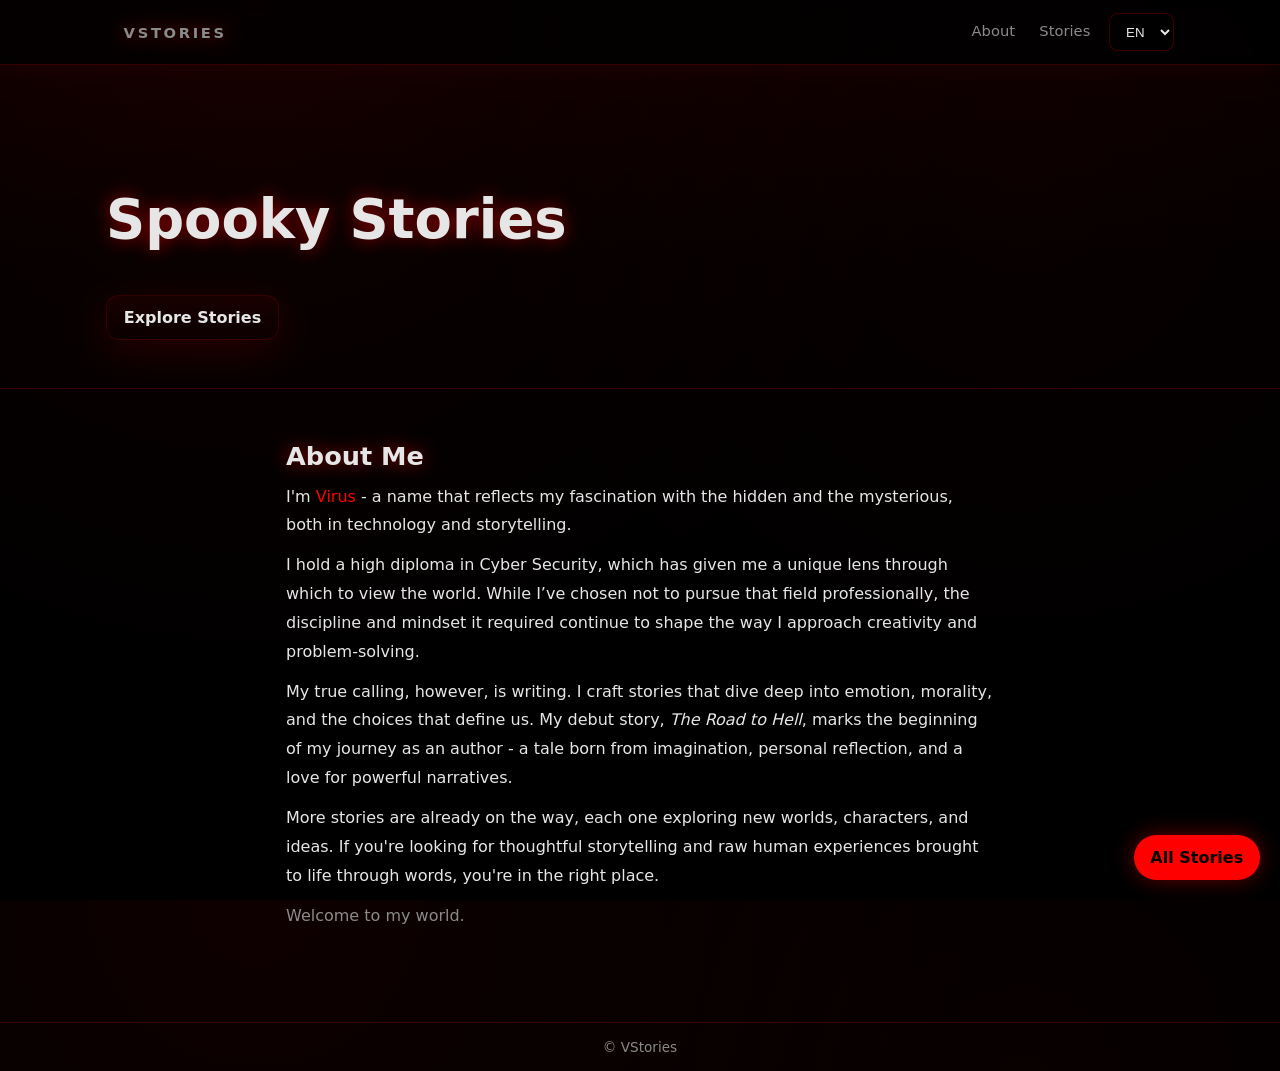
==== index.html @ 5b90e23b "Add_Arabic_lang_toggle_and_RTL_support" ====
<!doctype html>
<html lang="en">
<head>
<meta charset="utf-8">
<meta name="viewport" content="width=device-width, initial-scale=1">
<meta http-equiv="Content-Security-Policy" content="default-src 'self'; script-src 'self'; style-src 'self' 'unsafe-inline'; img-src 'self' data:; font-src 'self' data:; connect-src 'self'; base-uri 'self'; form-action 'self'">
<title>VStories - Spooky Tales</title>
<link rel="icon" href="data:,">
<link rel="stylesheet" href="assets/css/styles.css">
</head>
<body>
<header class="header">
  <div class="container nav">
    <a class="brand" href="index.html">VSTORIES</a>
    <nav>
      <a href="about.html">About</a>
      <a href="stories.html">Stories</a>
    </nav>
  </div>
 </header>
<main>
  <section class="hero">
    <div class="container">
      <h1 class="title" id="t-hero-title">Spooky Stories</h1>
      
      <div class="actions">
        <a class="btn glass" id="t-explore" href="stories.html">Explore Stories</a>
      </div>
    </div>
  </section>
  <section class="section">
    <div class="container" style="max-width:740px">
      <h2 class="title" id="t-about-title" style="font-size:1.6rem;margin-bottom:.75rem">About Me</h2>
      <div class="prose">
        <p id="t-about-p1">I&apos;m <span style="color:var(--primary)">Virus</span> - a name that reflects my fascination with the hidden and the mysterious, both in technology and storytelling.</p>
        <p id="t-about-p2">I hold a high diploma in Cyber Security, which has given me a unique lens through which to view the world. While I’ve chosen not to pursue that field professionally, the discipline and mindset it required continue to shape the way I approach creativity and problem-solving.</p>
        <p id="t-about-p3">My true calling, however, is writing. I craft stories that dive deep into emotion, morality, and the choices that define us. My debut story, <em>The Road to Hell</em>, marks the beginning of my journey as an author - a tale born from imagination, personal reflection, and a love for powerful narratives.</p>
        <p id="t-about-p4">More stories are already on the way, each one exploring new worlds, characters, and ideas. If you&apos;re looking for thoughtful storytelling and raw human experiences brought to life through words, you&apos;re in the right place.</p>
        <p class="muted" id="t-about-p5">Welcome to my world.</p>
      </div>
    </div>
  </section>
 
</main>
<footer class="footer">
  <div class="container">© <span id="year"></span> VStories</div>
</footer>
<script>document.getElementById('year').textContent=new Date().getFullYear()</script>
<script src="assets/js/data.js"></script>
<script src="assets/js/main.js"></script>
</body>
</html>
---- assets/css/styles.css ----
:root{--bg:#000;--primary:#FF0000;--text:#E6E6E6;--muted:#8A8A8A;--glass:rgba(255,0,0,.08)}
*{box-sizing:border-box}
html,body{height:100%}
body{margin:0;background:radial-gradient(1200px circle at 20% 0%,rgba(255,0,0,.06),transparent 60%),radial-gradient(900px circle at 80% 20%,rgba(255,0,0,.035),transparent 60%),var(--bg);color:var(--text);font-family:ui-sans-serif,system-ui,Segoe UI,Roboto,Helvetica,Arial,Apple Color Emoji,Segoe UI Emoji;animation:fadeIn .4s ease-out}
a{color:inherit;text-decoration:none}
.container{max-width:1100px;margin:0 auto;padding:0 1rem}
.header{position:sticky;top:0;z-index:10;border-bottom:1px solid rgba(127,0,0,.4);background:rgba(0,0,0,.6);backdrop-filter:blur(6px);box-shadow:0 6px 24px rgba(255,0,0,.05)}
.nav{display:flex;align-items:center;justify-content:space-between;height:64px}
.brand{font-weight:800;letter-spacing:.18em;color:var(--primary);text-shadow:0 0 18px rgba(255,0,0,.55)}
.nav a{position:relative;font-size:.92rem;color:var(--muted);margin-left:1rem;padding:.2rem .1rem}
.nav a::after{content:"";position:absolute;left:0;bottom:-6px;width:100%;height:2px;background:var(--primary);transform:scaleX(0);transform-origin:left;transition:transform .2s}
.nav a:hover{color:var(--text)}
.nav a:hover::after{transform:scaleX(1)}
.footer{border-top:1px solid rgba(127,0,0,.4);text-align:center;color:var(--muted);font-size:.85rem;padding:1rem 0;margin-top:3rem}
.hero{padding:5rem 0 3rem;border-bottom:1px solid rgba(127,0,0,.4);background:linear-gradient(180deg,rgba(255,0,0,.03),transparent 60%)}
.title{font-weight:800;font-size:3rem;line-height:1.1;text-shadow:0 0 18px rgba(255,0,0,.55)}
.subtitle{max-width:650px;color:var(--muted);margin-top:.8rem}
.actions{display:flex;gap:.75rem;margin-top:1.2rem}
.btn{display:inline-block;padding:.75rem 1.05rem;border-radius:.6rem;font-weight:700;border:1px solid rgba(255,0,0,.5);transition:box-shadow .2s,transform .12s}
.btn:hover{box-shadow:0 0 22px rgba(255,0,0,.38)}
.btn:active{transform:translateY(1px)}
.btn.primary{background:var(--primary);color:#000;border-color:transparent}
.glass{background:linear-gradient(180deg,rgba(255,0,0,.07),rgba(255,0,0,.02));border:1px solid rgba(255,0,0,.16);box-shadow:0 10px 44px rgba(255,0,0,.14);backdrop-filter:blur(8px);border-radius:.8rem}
.grid{display:grid;gap:1rem}
@media(min-width:768px){.grid.cols-2{grid-template-columns:repeat(2,minmax(0,1fr))}}
.card{padding:1.15rem;transition:transform .12s,box-shadow .2s}
.card:hover{transform:translateY(-2px);box-shadow:0 14px 46px rgba(255,0,0,.18)}
.card h3{margin:.1rem 0 .3rem;font-size:1.18rem}
.tags{display:flex;flex-wrap:wrap;gap:.4rem;margin-top:.6rem}
.tag{font-size:.72rem;padding:.2rem .5rem;border-radius:.4rem;border:1px solid rgba(127,0,0,.4);color:var(--muted)}
.meta{font-size:.75rem;color:var(--muted)}
.list-header{display:none}
.input,.select,.textarea{width:100%;background:#000;border:1px solid rgba(127,0,0,.5);color:var(--text);padding:.6rem .75rem;border-radius:.55rem;outline:none;transition:border-color .15s,box-shadow .15s}
.input:focus,.select:focus,.textarea:focus{border-color:var(--primary)}
.textarea{min-height:12rem;resize:vertical}
.prose{line-height:1.8}
.prose h1{font-size:2rem;line-height:1.2;margin:1.2rem 0 .6rem}
.prose h2{font-size:1.5rem;line-height:1.3;margin:1rem 0 .5rem}
.prose h3{font-size:1.2rem;line-height:1.35;margin:.9rem 0 .4rem}
.prose p{margin:.7rem 0}
.prose{max-width:75ch;margin-inline:auto}
.prose:lang(ar), body[dir=rtl] .prose{direction:rtl;text-align:right}
.muted{color:var(--muted)}
.section{padding:2rem 0}
.fab-stories{position:fixed;right:20px;bottom:20px;background:var(--primary);color:#000;font-weight:800;border-radius:9999px;padding:.8rem 1.05rem;border:0;box-shadow:0 0 22px rgba(255,0,0,.38);transition:transform .15s ease, box-shadow .2s}
.fab-stories:hover{transform:translateY(-2px);box-shadow:0 0 28px rgba(255,0,0,.5)}
.story-list{display:grid;gap:.75rem}
.story-btn{display:flex;align-items:center;gap:.6rem;width:100%;text-align:left;padding:1rem 1.1rem;border-radius:.7rem;border:1px solid rgba(127,0,0,.4);background:linear-gradient(180deg,rgba(255,0,0,.06),rgba(255,0,0,.02));box-shadow:0 10px 44px rgba(255,0,0,.14);backdrop-filter:blur(8px);font-weight:800;color:var(--text);transition:box-shadow .2s,transform .12s}
.story-btn::after{content:"›";margin-left:auto;color:var(--muted);transition:transform .12s,color .2s}
.story-btn:hover{box-shadow:0 0 22px rgba(255,0,0,.38);transform:translateY(-1px)}
.story-btn:hover::after{transform:translateX(2px);color:var(--text)}
body[dir=rtl] .story-btn{text-align:right}
body[dir=rtl] .story-btn::after{content:"‹";margin-right:auto;margin-left:0}

::selection{background:rgba(255,0,0,.35);color:#000}
:focus-visible{outline:2px solid var(--primary);outline-offset:2px}

@media(min-width:768px){
  .title{font-size:3.4rem}
}

@keyframes fadeIn{from{opacity:0;transform:translateY(4px)}to{opacity:1;transform:none}}

.progress{position:fixed;top:0;left:0;height:3px;width:100%;background:rgba(255,0,0,.08);z-index:9999}
.progress-inner{height:100%;width:0;background:linear-gradient(90deg,#ff0000,#ff4d4d);box-shadow:0 0 12px rgba(255,0,0,.6);transition:width .12s ease-out}
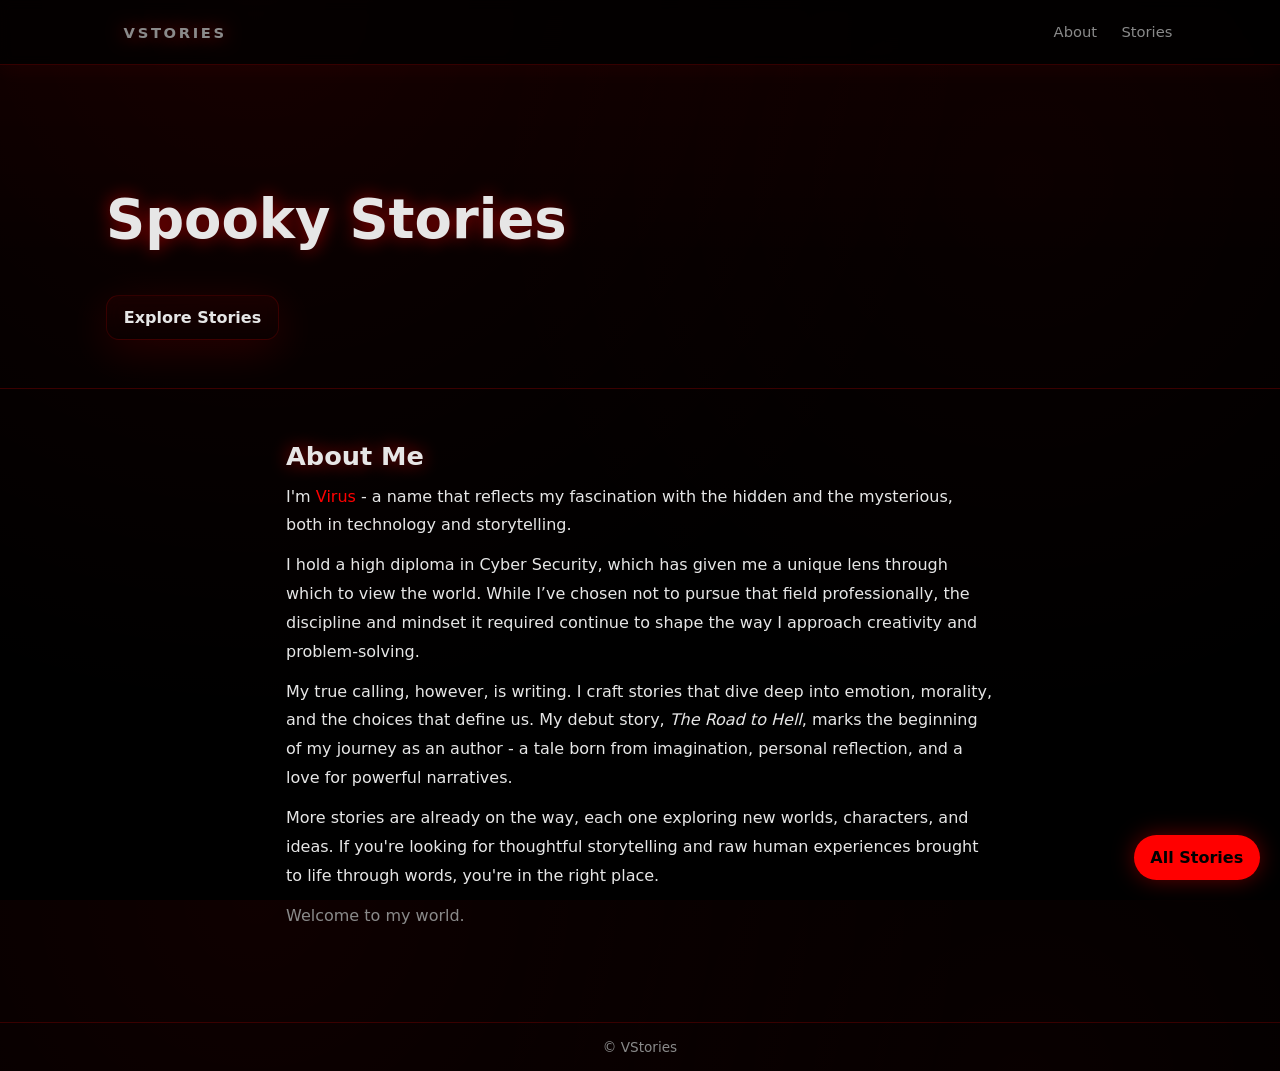
==== commit f1e20019: "Remove_translation_toggle_and_i18n_logic" ====
--- a/assets/css/styles.css
+++ b/assets/css/styles.css
@@ -39,7 +39,6 @@
 .prose h3{font-size:1.2rem;line-height:1.35;margin:.9rem 0 .4rem}
 .prose p{margin:.7rem 0}
 .prose{max-width:75ch;margin-inline:auto}
-.prose:lang(ar), body[dir=rtl] .prose{direction:rtl;text-align:right}
 .muted{color:var(--muted)}
 .section{padding:2rem 0}
 .fab-stories{position:fixed;right:20px;bottom:20px;background:var(--primary);color:#000;font-weight:800;border-radius:9999px;padding:.8rem 1.05rem;border:0;box-shadow:0 0 22px rgba(255,0,0,.38);transition:transform .15s ease, box-shadow .2s}
@@ -49,8 +48,6 @@
 .story-btn::after{content:"›";margin-left:auto;color:var(--muted);transition:transform .12s,color .2s}
 .story-btn:hover{box-shadow:0 0 22px rgba(255,0,0,.38);transform:translateY(-1px)}
 .story-btn:hover::after{transform:translateX(2px);color:var(--text)}
-body[dir=rtl] .story-btn{text-align:right}
-body[dir=rtl] .story-btn::after{content:"‹";margin-right:auto;margin-left:0}
 
 ::selection{background:rgba(255,0,0,.35);color:#000}
 :focus-visible{outline:2px solid var(--primary);outline-offset:2px}
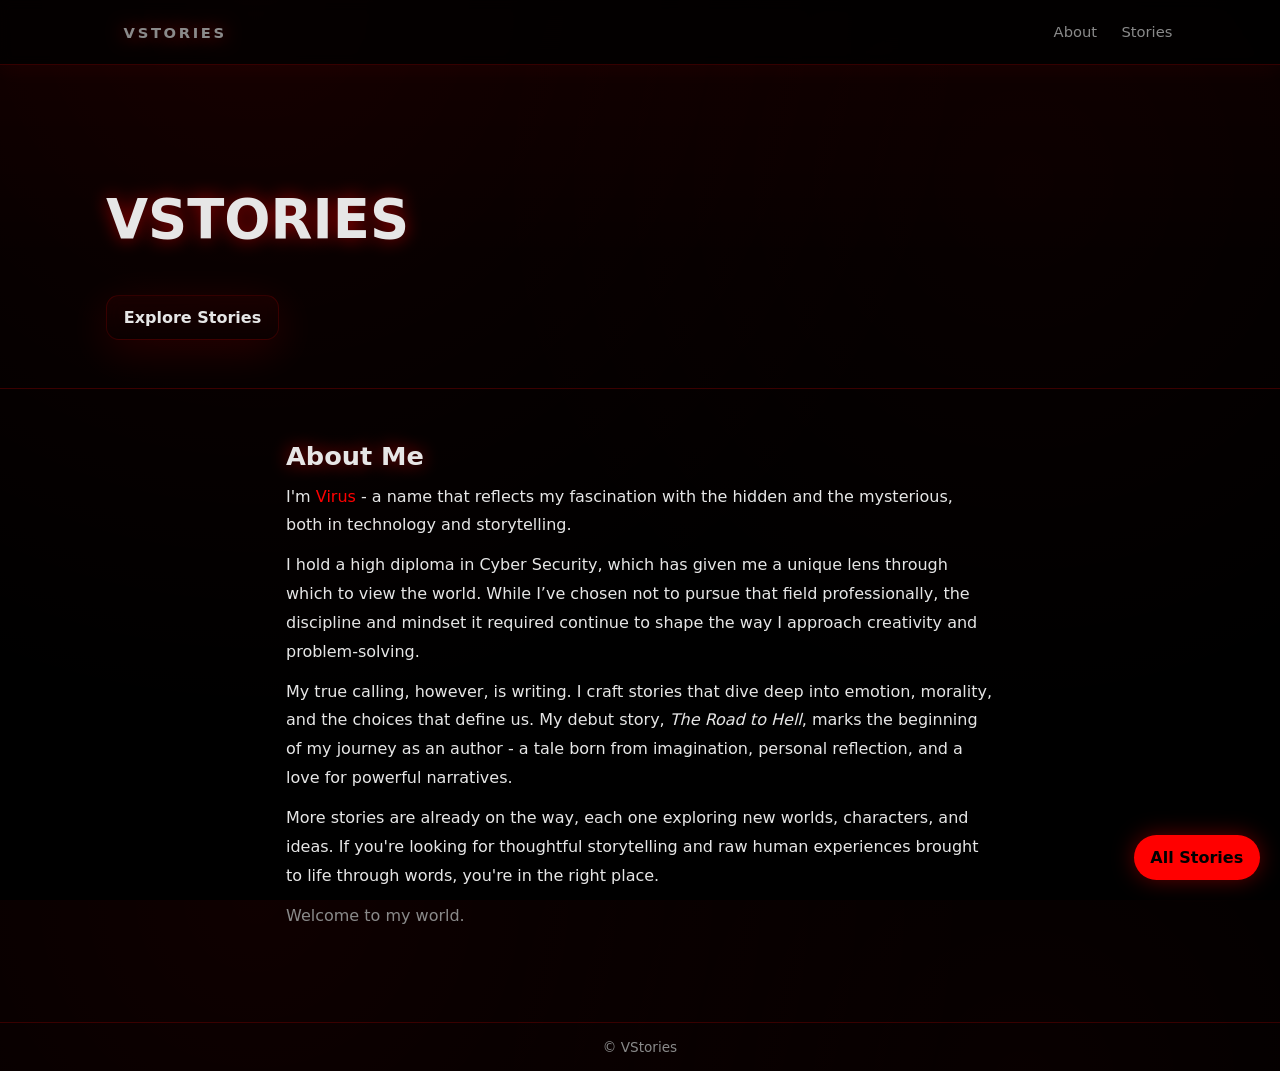
==== commit 8ebed181: "Set_home_hero_title_to_VSTORIES" ====
--- a/index.html
+++ b/index.html
@@ -21,7 +21,7 @@
 <main>
   <section class="hero">
     <div class="container">
-      <h1 class="title" id="t-hero-title">Spooky Stories</h1>
+      <h1 class="title" id="t-hero-title">VSTORIES</h1>
       
       <div class="actions">
         <a class="btn glass" id="t-explore" href="stories.html">Explore Stories</a>
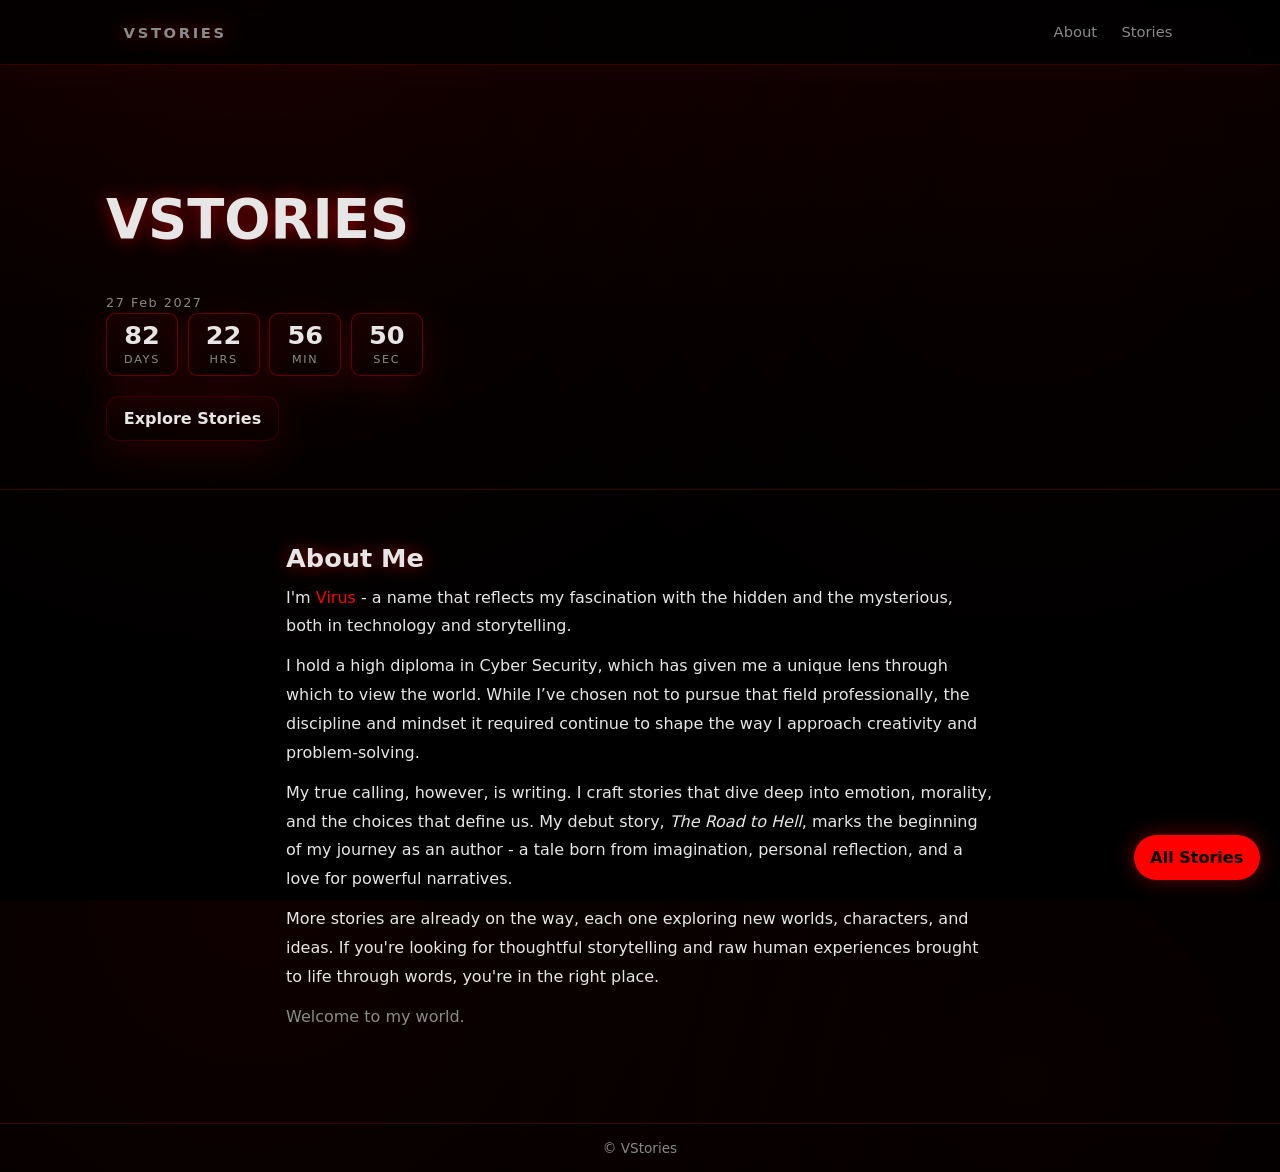
==== commit 498009e5: "Add_birthday_countdown_to_home_banner" ====
--- a/index.html
+++ b/index.html
@@ -22,7 +22,15 @@
   <section class="hero">
     <div class="container">
       <h1 class="title" id="t-hero-title">VSTORIES</h1>
-      
+      <div class="countdown-wrap">
+        <div class="c-label" id="bday-label">27 Feb</div>
+        <div id="bday-countdown" class="countdown">
+          <div class="cd-unit cd-days"><div class="num">00</div><div class="cap">DAYS</div></div>
+          <div class="cd-unit cd-hours"><div class="num">00</div><div class="cap">HRS</div></div>
+          <div class="cd-unit cd-mins"><div class="num">00</div><div class="cap">MIN</div></div>
+          <div class="cd-unit cd-secs"><div class="num">00</div><div class="cap">SEC</div></div>
+        </div>
+      </div>
       <div class="actions">
         <a class="btn glass" id="t-explore" href="stories.html">Explore Stories</a>
       </div>
--- a/assets/css/styles.css
+++ b/assets/css/styles.css
@@ -43,6 +43,12 @@
 .section{padding:2rem 0}
 .fab-stories{position:fixed;right:20px;bottom:20px;background:var(--primary);color:#000;font-weight:800;border-radius:9999px;padding:.8rem 1.05rem;border:0;box-shadow:0 0 22px rgba(255,0,0,.38);transition:transform .15s ease, box-shadow .2s}
 .fab-stories:hover{transform:translateY(-2px);box-shadow:0 0 28px rgba(255,0,0,.5)}
+.countdown-wrap{margin-top:.6rem}
+.countdown{display:flex;gap:.6rem;align-items:stretch}
+.c-label{color:var(--muted);margin:.35rem 0 .2rem;font-size:.8rem;letter-spacing:.12em}
+.cd-unit{min-width:72px;padding:.6rem .7rem;border-radius:.6rem;border:1px solid rgba(255,0,0,.35);background:linear-gradient(180deg,rgba(255,0,0,.07),rgba(255,0,0,.02));box-shadow:0 10px 44px rgba(255,0,0,.14);backdrop-filter:blur(8px);text-align:center}
+.cd-unit .num{font-weight:800;font-size:1.6rem;line-height:1}
+.cd-unit .cap{font-size:.7rem;color:var(--muted);margin-top:.25rem;letter-spacing:.15em}
 .story-list{display:grid;gap:.75rem}
 .story-btn{display:flex;align-items:center;gap:.6rem;width:100%;text-align:left;padding:1rem 1.1rem;border-radius:.7rem;border:1px solid rgba(127,0,0,.4);background:linear-gradient(180deg,rgba(255,0,0,.06),rgba(255,0,0,.02));box-shadow:0 10px 44px rgba(255,0,0,.14);backdrop-filter:blur(8px);font-weight:800;color:var(--text);transition:box-shadow .2s,transform .12s}
 .story-btn::after{content:"›";margin-left:auto;color:var(--muted);transition:transform .12s,color .2s}
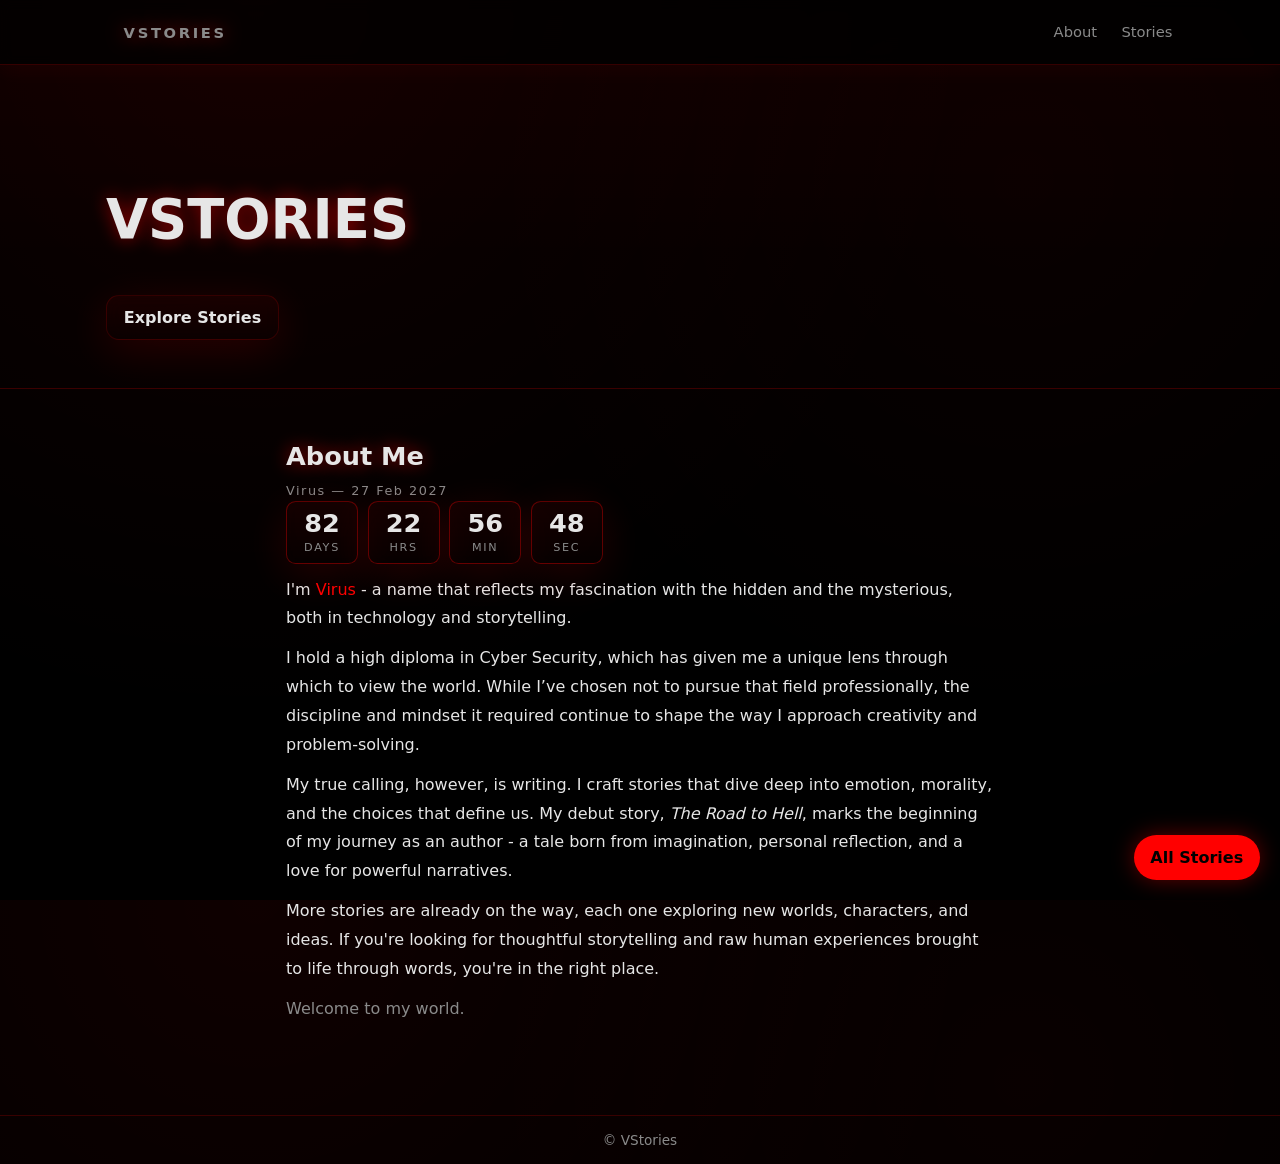
==== commit 99ca8c64: "Move_countdown_near_About_and_add_name_label" ====
--- a/index.html
+++ b/index.html
@@ -22,15 +22,6 @@
   <section class="hero">
     <div class="container">
       <h1 class="title" id="t-hero-title">VSTORIES</h1>
-      <div class="countdown-wrap">
-        <div class="c-label" id="bday-label">27 Feb</div>
-        <div id="bday-countdown" class="countdown">
-          <div class="cd-unit cd-days"><div class="num">00</div><div class="cap">DAYS</div></div>
-          <div class="cd-unit cd-hours"><div class="num">00</div><div class="cap">HRS</div></div>
-          <div class="cd-unit cd-mins"><div class="num">00</div><div class="cap">MIN</div></div>
-          <div class="cd-unit cd-secs"><div class="num">00</div><div class="cap">SEC</div></div>
-        </div>
-      </div>
       <div class="actions">
         <a class="btn glass" id="t-explore" href="stories.html">Explore Stories</a>
       </div>
@@ -39,6 +30,15 @@
   <section class="section">
     <div class="container" style="max-width:740px">
       <h2 class="title" id="t-about-title" style="font-size:1.6rem;margin-bottom:.75rem">About Me</h2>
+      <div class="countdown-wrap">
+        <div class="c-label" id="bday-label">Virus — 27 Feb</div>
+        <div id="bday-countdown" class="countdown">
+          <div class="cd-unit cd-days"><div class="num">00</div><div class="cap">DAYS</div></div>
+          <div class="cd-unit cd-hours"><div class="num">00</div><div class="cap">HRS</div></div>
+          <div class="cd-unit cd-mins"><div class="num">00</div><div class="cap">MIN</div></div>
+          <div class="cd-unit cd-secs"><div class="num">00</div><div class="cap">SEC</div></div>
+        </div>
+      </div>
       <div class="prose">
         <p id="t-about-p1">I&apos;m <span style="color:var(--primary)">Virus</span> - a name that reflects my fascination with the hidden and the mysterious, both in technology and storytelling.</p>
         <p id="t-about-p2">I hold a high diploma in Cyber Security, which has given me a unique lens through which to view the world. While I’ve chosen not to pursue that field professionally, the discipline and mindset it required continue to shape the way I approach creativity and problem-solving.</p>
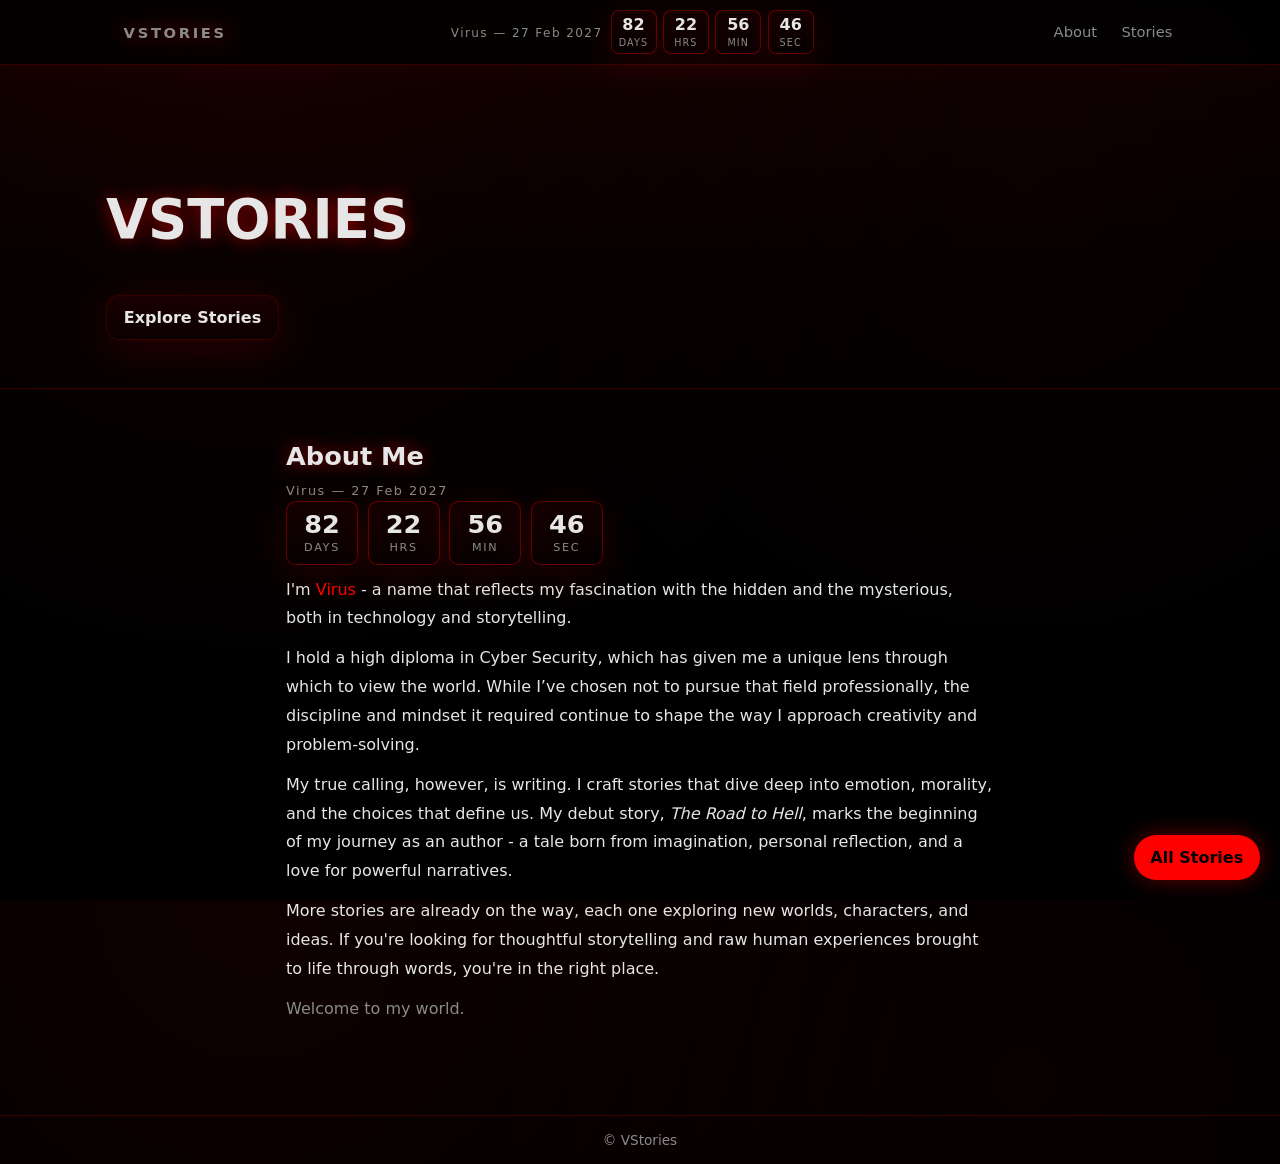
==== commit ccfa7ee2: "Place_mini_birthday_countdown_in_header_and_sync_with_main" ====
--- a/index.html
+++ b/index.html
@@ -12,6 +12,15 @@
 <header class="header">
   <div class="container nav">
     <a class="brand" href="index.html">VSTORIES</a>
+    <div class="header-bday">
+      <div class="c-label" id="bday-label-mini">Virus — 27 Feb</div>
+      <div id="bday-countdown-mini" class="countdown mini">
+        <div class="cd-unit cd-days"><div class="num">00</div><div class="cap">DAYS</div></div>
+        <div class="cd-unit cd-hours"><div class="num">00</div><div class="cap">HRS</div></div>
+        <div class="cd-unit cd-mins"><div class="num">00</div><div class="cap">MIN</div></div>
+        <div class="cd-unit cd-secs"><div class="num">00</div><div class="cap">SEC</div></div>
+      </div>
+    </div>
     <nav>
       <a href="about.html">About</a>
       <a href="stories.html">Stories</a>
--- a/assets/css/styles.css
+++ b/assets/css/styles.css
@@ -16,6 +16,9 @@
 .title{font-weight:800;font-size:3rem;line-height:1.1;text-shadow:0 0 18px rgba(255,0,0,.55)}
 .subtitle{max-width:650px;color:var(--muted);margin-top:.8rem}
 .actions{display:flex;gap:.75rem;margin-top:1.2rem}
+.header-bday{display:none;align-items:center;gap:.5rem;margin:0 1rem 0 1rem}
+@media(min-width:900px){.header-bday{display:flex}}
+.header .c-label{color:var(--muted);font-size:.75rem;letter-spacing:.12em}
 .btn{display:inline-block;padding:.75rem 1.05rem;border-radius:.6rem;font-weight:700;border:1px solid rgba(255,0,0,.5);transition:box-shadow .2s,transform .12s}
 .btn:hover{box-shadow:0 0 22px rgba(255,0,0,.38)}
 .btn:active{transform:translateY(1px)}
@@ -45,10 +48,14 @@
 .fab-stories:hover{transform:translateY(-2px);box-shadow:0 0 28px rgba(255,0,0,.5)}
 .countdown-wrap{margin-top:.6rem}
 .countdown{display:flex;gap:.6rem;align-items:stretch}
+.countdown.mini{gap:.4rem}
 .c-label{color:var(--muted);margin:.35rem 0 .2rem;font-size:.8rem;letter-spacing:.12em}
 .cd-unit{min-width:72px;padding:.6rem .7rem;border-radius:.6rem;border:1px solid rgba(255,0,0,.35);background:linear-gradient(180deg,rgba(255,0,0,.07),rgba(255,0,0,.02));box-shadow:0 10px 44px rgba(255,0,0,.14);backdrop-filter:blur(8px);text-align:center}
 .cd-unit .num{font-weight:800;font-size:1.6rem;line-height:1}
 .cd-unit .cap{font-size:.7rem;color:var(--muted);margin-top:.25rem;letter-spacing:.15em}
+.countdown.mini .cd-unit{min-width:46px;padding:.35rem .45rem;border-radius:.5rem}
+.countdown.mini .cd-unit .num{font-size:1rem}
+.countdown.mini .cd-unit .cap{font-size:.6rem;letter-spacing:.12em}
 .story-list{display:grid;gap:.75rem}
 .story-btn{display:flex;align-items:center;gap:.6rem;width:100%;text-align:left;padding:1rem 1.1rem;border-radius:.7rem;border:1px solid rgba(127,0,0,.4);background:linear-gradient(180deg,rgba(255,0,0,.06),rgba(255,0,0,.02));box-shadow:0 10px 44px rgba(255,0,0,.14);backdrop-filter:blur(8px);font-weight:800;color:var(--text);transition:box-shadow .2s,transform .12s}
 .story-btn::after{content:"›";margin-left:auto;color:var(--muted);transition:transform .12s,color .2s}
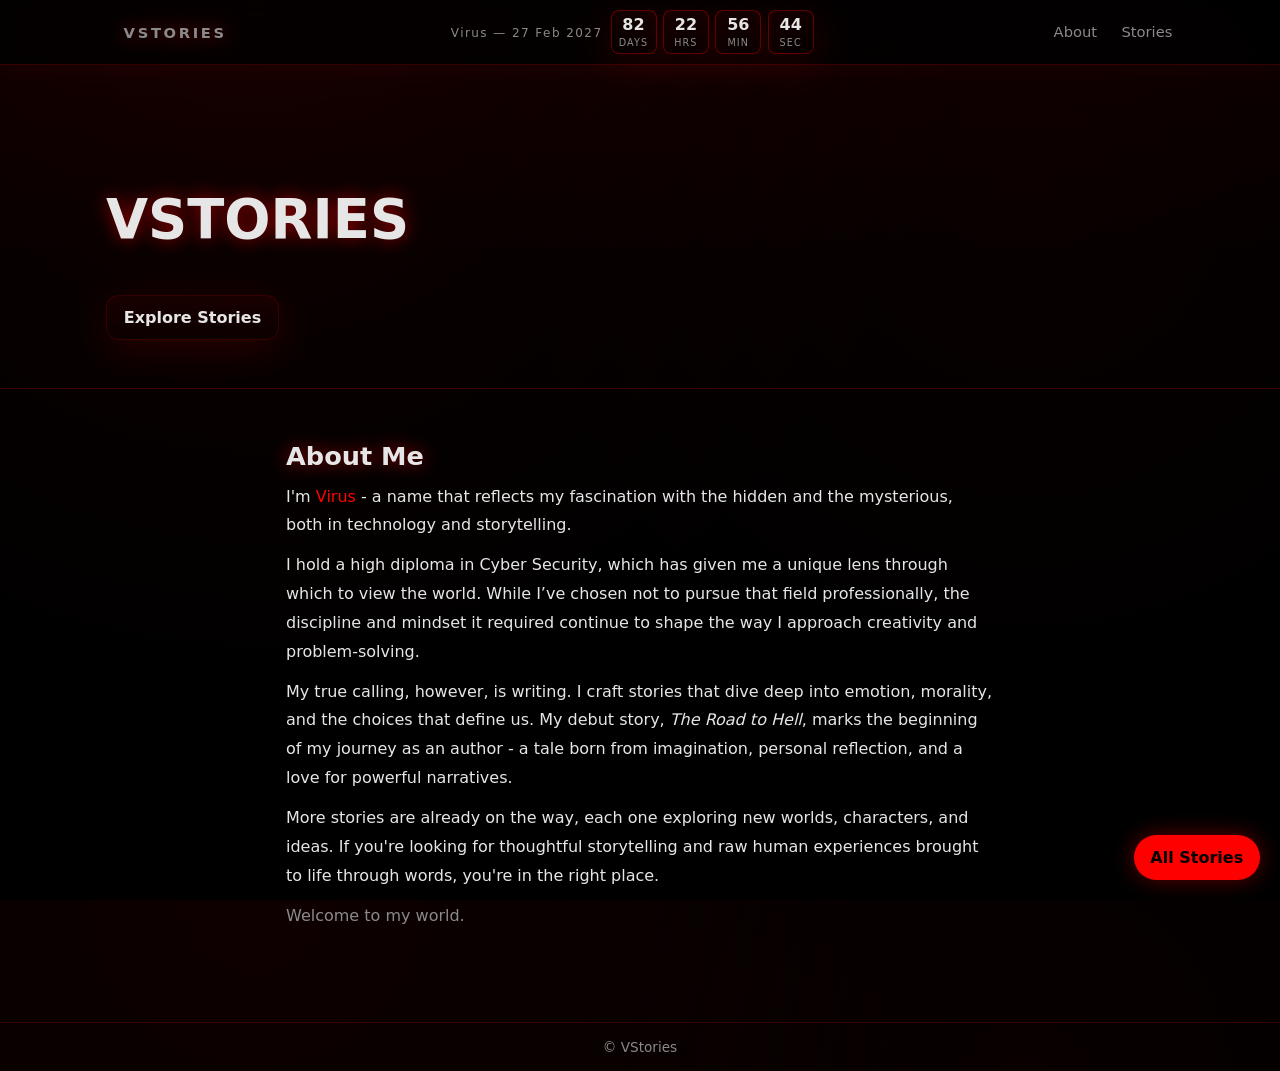
==== commit c7e2d9c5: "Remove_lower_about_countdown_keep_header_only" ====
--- a/index.html
+++ b/index.html
@@ -39,15 +39,6 @@
   <section class="section">
     <div class="container" style="max-width:740px">
       <h2 class="title" id="t-about-title" style="font-size:1.6rem;margin-bottom:.75rem">About Me</h2>
-      <div class="countdown-wrap">
-        <div class="c-label" id="bday-label">Virus — 27 Feb</div>
-        <div id="bday-countdown" class="countdown">
-          <div class="cd-unit cd-days"><div class="num">00</div><div class="cap">DAYS</div></div>
-          <div class="cd-unit cd-hours"><div class="num">00</div><div class="cap">HRS</div></div>
-          <div class="cd-unit cd-mins"><div class="num">00</div><div class="cap">MIN</div></div>
-          <div class="cd-unit cd-secs"><div class="num">00</div><div class="cap">SEC</div></div>
-        </div>
-      </div>
       <div class="prose">
         <p id="t-about-p1">I&apos;m <span style="color:var(--primary)">Virus</span> - a name that reflects my fascination with the hidden and the mysterious, both in technology and storytelling.</p>
         <p id="t-about-p2">I hold a high diploma in Cyber Security, which has given me a unique lens through which to view the world. While I’ve chosen not to pursue that field professionally, the discipline and mindset it required continue to shape the way I approach creativity and problem-solving.</p>
